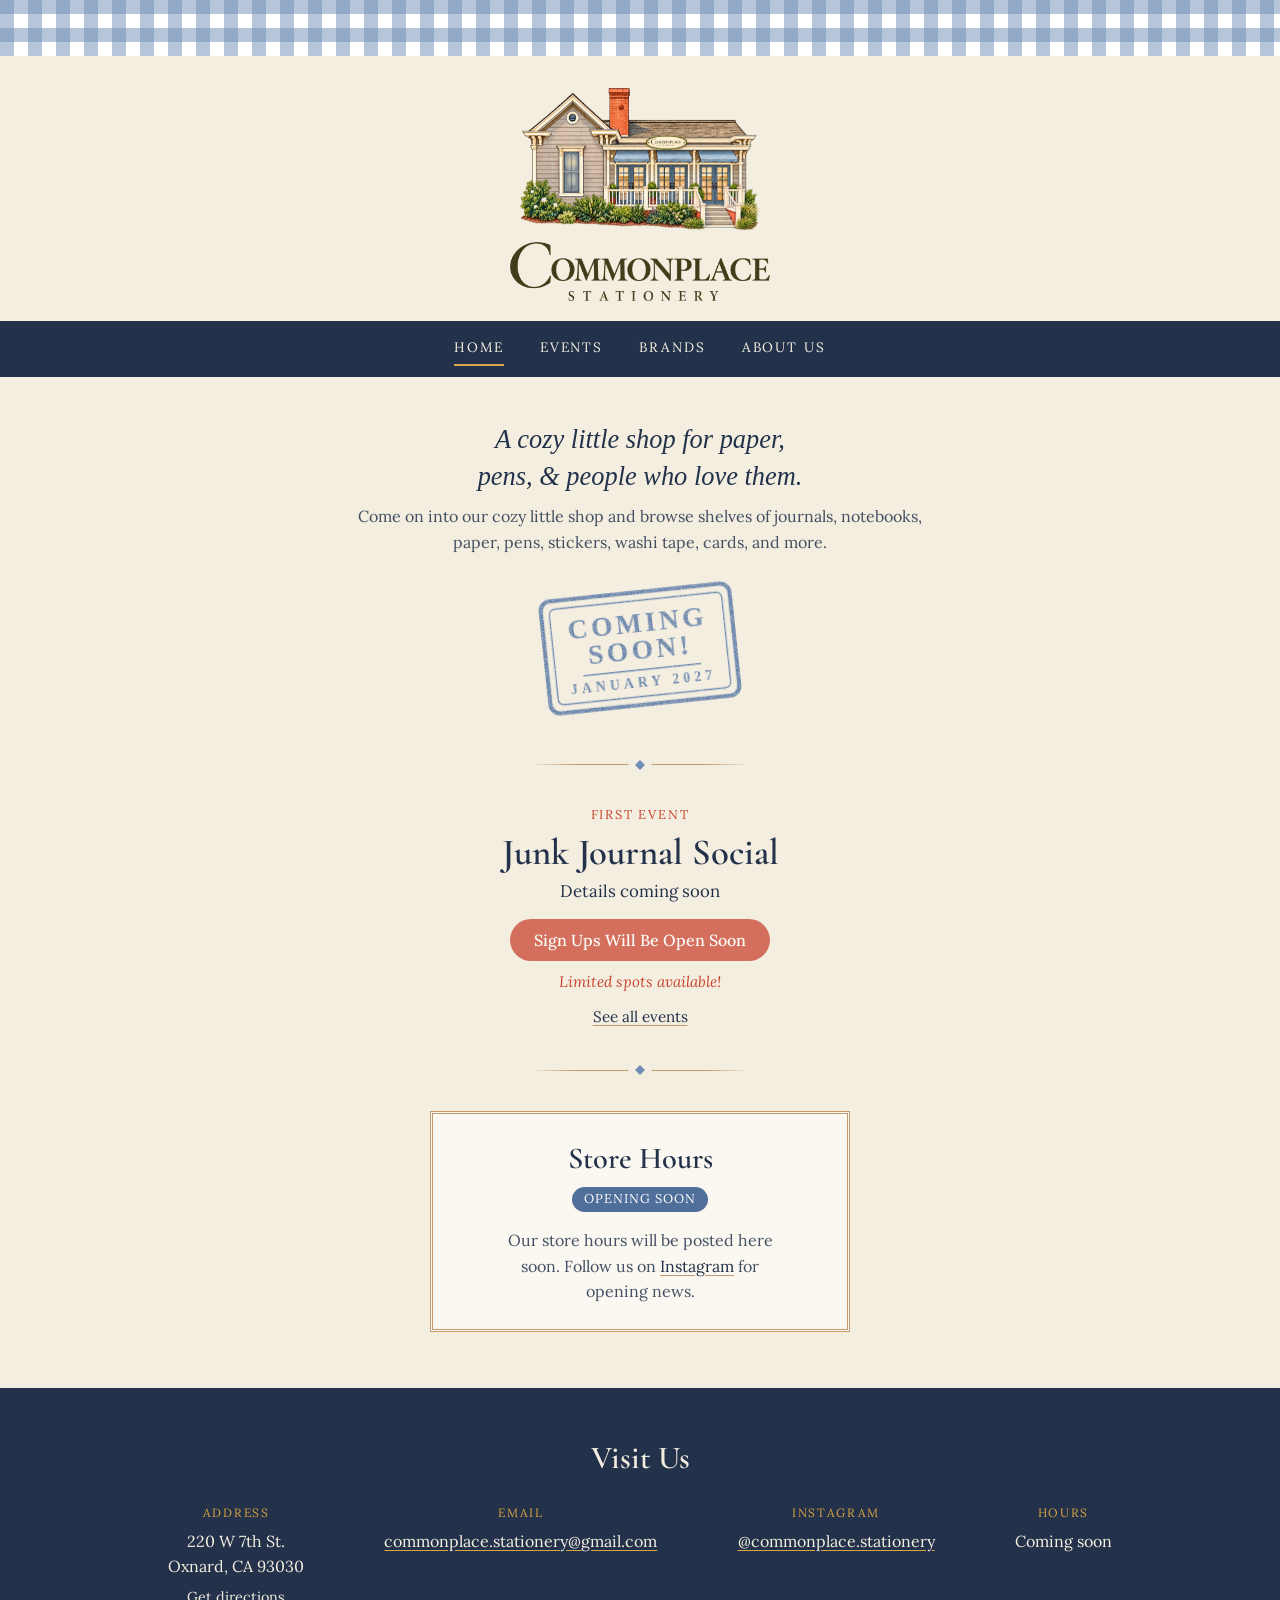
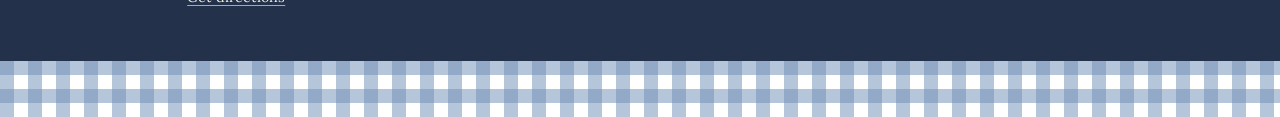
==== index.html @ 29a00dcf "Replace event dates and times with 'Details coming soon' Removes the calendar date blocks and times " ====
<!doctype html>
<html lang="en">
<head>
  <meta charset="utf-8">
  <meta name="viewport" content="width=device-width, initial-scale=1, viewport-fit=cover">
  <meta name="claude:viewport-fit-sides" content="cover">
  <title>Commonplace Stationery</title>
  <meta name="description" content="A cozy little shop for paper, pens, &amp; people who love them. Journals, stickers, washi tape, pens and more at 220 W 7th St. in Oxnard, CA.">
  <link rel="icon" href="favicon.ico" sizes="any">
  <link rel="icon" href="assets/img/favicon-32.png" type="image/png" sizes="32x32">
  <link rel="apple-touch-icon" href="assets/img/apple-touch-icon.png">
  <meta name="theme-color" content="#23324A">
  <meta property="og:type" content="website">
  <meta property="og:site_name" content="Commonplace Stationery">
  <meta property="og:title" content="Commonplace Stationery">
  <meta property="og:description" content="A cozy little shop for paper, pens, &amp; people who love them. Journals, stickers, washi tape, pens and more at 220 W 7th St. in Oxnard, CA.">
  <meta property="og:url" content="https://commonplacestationery.com/">
  <meta property="og:image" content="https://commonplacestationery.com/assets/img/share.jpg">
  <meta property="og:image:width" content="1200">
  <meta property="og:image:height" content="630">
  <meta property="og:image:alt" content="Illustration of the Commonplace Stationery shop with the wordmark and tagline.">
  <meta name="twitter:card" content="summary_large_image">
  <link rel="preconnect" href="https://fonts.googleapis.com">
  <link rel="preconnect" href="https://fonts.gstatic.com" crossorigin>
  <link rel="stylesheet" href="https://fonts.googleapis.com/css2?family=Cormorant+Garamond:wght@500;600&family=IM+Fell+English:ital@1&family=Lora:ital,wght@0,400;0,500;1,400&display=swap">
  <link rel="stylesheet" href="css/styles.css">
</head>
<body>
  <div class="gingham" aria-hidden="true"></div>
  <header class="site-header">
      <img class="storefront" src="assets/img/storefront.webp" width="1522" height="901"
           alt="Illustration of the Commonplace shop: a grey clapboard cottage with a red brick chimney, blue awnings over glass doors, and a white porch framed by shrubs.">
      <h1 class="wordmark"><img src="assets/img/wordmark.webp" width="1769" height="401" alt="Commonplace Stationery"></h1>
  </header>
  <nav class="site-nav" aria-label="Main">
    <a href="index.html" aria-current="page">Home</a>
    <a href="events.html">Events</a>
    <a href="brands.html">Brands</a>
    <a href="about.html">About Us</a>
  </nav>
  <main class="home">
    <div class="intro">
      <p class="tagline">A cozy little shop for paper, pens, &amp; people who love them.</p>
      <p class="intro-text">Come on into our cozy little shop and browse shelves of journals, notebooks, paper, pens, stickers, washi tape, cards, and more.</p>
      <img class="coming-soon" src="assets/img/coming-soon.svg" width="320" height="220" alt="Coming soon! January 2027">
    </div>

    <hr class="divider">

    <section class="workshop" id="workshop" aria-labelledby="workshop-title">
      <p class="eyebrow">First Event</p>
      <h2 class="workshop-name" id="workshop-title">Junk Journal Social</h2>
      <p class="workshop-date">Details coming soon</p>
      <button class="button" type="button" data-signup="" data-event="Junk Journal Social" data-event-id="junk-journal-social-2027-01-14" data-open-label="Sign Up for Our First Event" disabled>Sign Ups Will Be Open Soon</button>
      <p class="spots-note" data-spots-for="junk-journal-social-2027-01-14">Limited spots available!</p>
      <a class="text-link" href="events.html">See all events</a>
    </section>

    <hr class="divider">

    <section class="hours" aria-labelledby="hours-title">
      <h2 id="hours-title">Store Hours</h2>
      <p class="open-status is-soon">Opening Soon</p>
      <!-- Hours are hidden until opening. The full weekly table is in git history
           (commit "List store hours one day per line") and js/hours.js. -->
      <p class="hours-soon">Our store hours will be posted here soon. Follow us on <a href="https://www.instagram.com/commonplace.stationery/" target="_blank" rel="noopener">Instagram</a> for opening news.</p>
    </section>
  </main>
  <footer class="site-footer" aria-labelledby="visit-title">
    <div class="footer-inner">
      <h2 id="visit-title">Visit Us</h2>
      <div class="footer-cols">
        <div class="footer-item">
          <p class="footer-label">Address</p>
          <address>220 W 7th St.<br>Oxnard, CA 93030</address>
          <a class="footer-link" href="https://www.google.com/maps/search/?api=1&amp;query=220+W+7th+St%2C+Oxnard%2C+CA+93030" target="_blank" rel="noopener">Get directions</a>
        </div>
        <div class="footer-item">
          <p class="footer-label">Email</p>
          <p><a href="mailto:commonplace.stationery@gmail.com">commonplace.stationery@<wbr>gmail.com</a></p>
        </div>
        <div class="footer-item">
          <p class="footer-label">Instagram</p>
          <p><a href="https://www.instagram.com/commonplace.stationery/" target="_blank" rel="noopener">@commonplace.stationery</a></p>
        </div>
        <div class="footer-item">
          <p class="footer-label">Hours</p>
          <p>Coming soon</p>
        </div>
      </div>
    </div>
  </footer>
  <div class="gingham" aria-hidden="true"></div>

  <dialog class="signup" id="signup-dialog" aria-labelledby="signup-title">
    <form class="signup-form" id="signup-form" novalidate>
      <h2 id="signup-title">Workshop Sign-Up</h2>
      <p class="signup-when" id="signup-when" hidden></p>
      <label for="signup-name">Name</label>
      <input id="signup-name" name="name" type="text" autocomplete="name" required>
      <label for="signup-email">Email</label>
      <input id="signup-email" name="email" type="email" autocomplete="email" required>
      <label for="signup-seats">Seats</label>
      <select id="signup-seats" name="seats">
        <option>1</option><option>2</option><option>3</option><option>4</option>
      </select>
      <p class="signup-error" id="signup-error" role="alert" hidden></p>
      <div class="signup-actions">
        <button class="button button--quiet" type="button" id="signup-cancel">Cancel</button>
        <button class="button" type="submit">Save My Seat</button>
      </div>
    </form>
    <div class="signup-done" id="signup-done" hidden>
      <h2>You're on the list</h2>
      <p id="signup-done-msg">We'll email you the date and time once they're set.</p>
      <button class="button" type="button" id="signup-close">Done</button>
    </div>
  </dialog>
  <script src="js/config.js"></script>
  <script src="js/workshop.js"></script>
</body>
</html>
---- css/styles.css ----
/* Commonplace Stationery
   Layout: a single quiet column on warm cream; storefront, wordmark, then menu,
   blue gingham along the bottom like a table runner. */
:root {
  /* Palette (brand/palette.png) */
  --french-blue: #6E8DB5;  /* hero color: shelves, logo mark, stamps */
  --warm-cream:  #F4EEE1;  /* walls and backgrounds */
  --natural-oak: #C49A6C;  /* counter, journaling table, crates */
  --ink-navy:    #23324A;  /* text, logo type, price cards */
  --tomato-red:  #C8452F;  /* small pops: "new in" tags, events */
  --ochre:       #D9A441;  /* optional second pop, used sparingly */

  /* Roles */
  --bg: var(--warm-cream);
  --fg: var(--ink-navy);
  --accent: var(--french-blue);

  /* Type */
  --font-display: "Cormorant Garamond", "Iowan Old Style", Garamond, Georgia, serif;
  --font-body: "Lora", Georgia, "Times New Roman", serif;
  --font-tagline: "IM Fell English", "Iowan Old Style", Garamond, Georgia, serif;

  color-scheme: light;
}

*, *::before, *::after { box-sizing: border-box; }

[hidden] { display: none !important; }

html, body { min-height: 100%; }

body {
  margin: 0;
  background: var(--bg);
  color: var(--fg);
  font-family: var(--font-body);
  font-size: 1rem;
  line-height: 1.6;
  display: flex;
  flex-direction: column;
  min-height: 100vh;
}

img { max-width: 100%; height: auto; display: block; }

.home {
  flex: 1;
  display: flex;
  flex-direction: column;
  align-items: center;
  gap: clamp(1.75rem, 4vw, 2.5rem);
  padding-block: clamp(1.75rem, 4vw, 2.75rem) clamp(2rem, 5vw, 3.5rem);
  padding-left: max(16px, env(safe-area-inset-left, 0px));
  padding-right: max(16px, env(safe-area-inset-right, 0px));
}

/* Site header: storefront, wordmark, then the menu */
.site-header {
  display: flex;
  flex-direction: column;
  align-items: center;
  gap: 0.75rem;
  padding-block: clamp(1.25rem, 3vw, 2rem) 0;
  padding-left: max(16px, env(safe-area-inset-left, 0px));
  padding-right: max(16px, env(safe-area-inset-right, 0px));
}
.storefront { width: min(240px, 56%); }
.wordmark { display: block; margin: 0; width: min(260px, 60%); }

/* Blue gingham band: two translucent stripe layers crossing */
.gingham {
  height: 56px; /* about the height of the menu bar */
  background-color: #fff;
  background-image:
    linear-gradient(90deg, rgb(110 141 181 / .5) 50%, transparent 50%),
    linear-gradient(rgb(110 141 181 / .5) 50%, transparent 50%);
  background-size: 28px 28px;
}

@media (prefers-reduced-motion: no-preference) {
  .storefront { animation: settle .9s ease-out both; }
  @keyframes settle {
    from { opacity: .4; transform: translateY(8px); }
    to   { opacity: 1;  transform: none; }
  }
}

/* Home intro: tagline and a short description */
.intro {
  display: flex;
  flex-direction: column;
  align-items: center;
  gap: 0.6rem;
  max-width: 36rem;
  text-align: center;
}
.intro .tagline { margin: 0; }
.coming-soon { width: min(220px, 60%); margin-top: 0.5rem; }
.intro-text { margin: 0; max-width: 60ch; color: rgb(35 50 74 / 0.85); text-wrap: pretty; }

/* Tagline, set in old letterpress italic to sit with the wordmark */
.tagline {
  margin: 0 0 0.75rem;
  font-family: var(--font-tagline);
  font-style: italic;
  font-weight: 400;
  font-size: clamp(1.3rem, 3vw, 1.65rem);
  line-height: 1.4;
  color: var(--ink-navy);
  text-align: center;
  text-wrap: balance;
}

/* Store hours, set like the card on the shop door */
.hours {
  width: min(420px, 100%);
  display: flex;
  flex-direction: column;
  align-items: center;
  gap: 0.75rem;
  padding: 1.75rem 1.5rem 1.5rem;
  border: 3px double var(--natural-oak);
  background: #FBF8F1;
}

.hours h2 {
  margin: 0;
  font-family: var(--font-display);
  font-weight: 600;
  font-size: 1.9rem;
  line-height: 1.1;
  color: var(--ink-navy);
}

.open-status {
  margin: 0;
  padding: 0.15rem 0.75rem;
  border-radius: 999px;
  font-size: 0.8rem;
  letter-spacing: 0.08em;
  text-transform: uppercase;
  color: #fff;
  background: var(--tomato-red);
}
.open-status.is-open { background: var(--french-blue); }
.open-status.is-soon { background: #4F6E99; }
.hours-soon { margin: 0.25rem 0 0; text-align: center; max-width: 30ch; color: rgb(35 50 74 / 0.85); }

.hours-table {
  width: 100%;
  border-collapse: collapse;
  font-variant-numeric: tabular-nums;
}
.hours-table th,
.hours-table td {
  padding: 0.45rem 0.75rem;
  border-bottom: 1px dotted rgb(35 50 74 / 0.25);
}
.hours-table tr:last-child th,
.hours-table tr:last-child td { border-bottom: 0; }
.hours-table th { text-align: left; font-weight: 500; }
.hours-table td { text-align: right; }
.hours-table tr.today {
  background: rgb(110 141 181 / 0.16);
  font-weight: 600;
}
.hours-table tr.today th { font-weight: 600; }

/* Buttons */
.button {
  appearance: none;
  border: 0;
  border-radius: 999px;
  padding: 0.7rem 1.5rem;
  font: 500 1rem/1.2 var(--font-body);
  color: #fff;
  background: var(--tomato-red);
  cursor: pointer;
  transition: background-color .15s ease, transform .15s ease;
}
.button:hover { background: #B03A26; }
.button:active { transform: translateY(1px); }
.button:focus-visible { outline: 3px solid var(--french-blue); outline-offset: 3px; }
.button--quiet {
  color: var(--ink-navy);
  background: transparent;
  box-shadow: inset 0 0 0 1px rgb(35 50 74 / 0.35);
}
.button--quiet:hover { background: rgb(35 50 74 / 0.06); }

/* Next workshop */
.workshop {
  display: flex;
  flex-direction: column;
  align-items: center;
  gap: 0.35rem;
  text-align: center;
}
.eyebrow {
  margin: 0;
  font-size: 0.8rem;
  letter-spacing: 0.14em;
  text-transform: uppercase;
  color: var(--tomato-red);
}
.workshop-name {
  margin: 0.1rem 0 0;
  font-family: var(--font-display);
  font-weight: 600;
  font-size: clamp(1.9rem, 4.5vw, 2.3rem);
  line-height: 1.1;
  text-wrap: balance;
}
.workshop-date {
  margin: 0 0 0.6rem;
  font-size: 1.05rem;
  line-height: 1.5;
}

/* Sign-up dialog */
.signup {
  width: min(400px, calc(100% - 32px));
  border: 3px double var(--natural-oak);
  padding: 1.75rem 1.5rem 1.5rem;
  background: #FBF8F1;
  color: var(--ink-navy);
}
.signup::backdrop { background: rgb(35 50 74 / 0.45); }
.signup h2 {
  margin: 0;
  font-family: var(--font-display);
  font-weight: 600;
  font-size: 1.8rem;
  line-height: 1.1;
}
.signup-form { display: flex; flex-direction: column; gap: 0.4rem; }
.signup-when { margin: 0 0 0.75rem; font-style: italic; }
.signup label { font-size: 0.9rem; font-weight: 500; margin-top: 0.35rem; }
.signup input,
.signup select {
  font: 1rem var(--font-body);
  color: var(--ink-navy);
  padding: 0.55rem 0.7rem;
  border: 1px solid rgb(35 50 74 / 0.3);
  border-radius: 6px;
  background: #fff;
}
.signup input:focus-visible,
.signup select:focus-visible { outline: 2px solid var(--french-blue); outline-offset: 1px; }
.signup-error { margin: 0.25rem 0 0; color: #A8361F; font-size: 0.9rem; }
.signup-actions { display: flex; flex-wrap: wrap; justify-content: flex-end; gap: 0.6rem; margin-top: 1rem; }
.signup-done { display: flex; flex-direction: column; align-items: flex-start; gap: 0.6rem; }
.signup-done p { margin: 0 0 0.5rem; }

a { color: var(--ink-navy); text-decoration-color: var(--natural-oak); text-underline-offset: 3px; }
a:focus-visible { outline: 3px solid var(--french-blue); outline-offset: 3px; border-radius: 2px; }
a.button { display: inline-block; text-decoration: none; color: #fff; }

/* Site navigation: a full-width Ink Navy band under the wordmark */
.site-nav {
  display: flex;
  justify-content: center;
  flex-wrap: wrap;
  gap: 0.25rem 2.25rem;
  margin-top: 1.25rem;
  padding-block: 0.7rem;
  padding-left: max(16px, env(safe-area-inset-left, 0px));
  padding-right: max(16px, env(safe-area-inset-right, 0px));
  background: var(--ink-navy);
  font-size: 0.85rem;
  letter-spacing: 0.14em;
  text-transform: uppercase;
}
.site-nav a {
  color: var(--warm-cream);
  text-decoration: none;
  padding-block: 0.3rem;
  border-bottom: 2px solid transparent;
}
.site-nav a:hover { border-bottom-color: var(--natural-oak); }
.site-nav a[aria-current="page"] { border-bottom-color: var(--ochre); }
.site-nav a:focus-visible { outline-color: var(--ochre); }

/* Inner pages */
.page {
  flex: 1;
  width: 100%;
  max-width: calc(640px + 2 * max(16px, env(safe-area-inset-left, 0px)));
  margin-inline: auto;
  display: flex;
  flex-direction: column;
  gap: 2.5rem;
  padding-block: clamp(1.75rem, 4vw, 2.75rem) clamp(2.5rem, 6vw, 4rem);
  padding-left: max(16px, env(safe-area-inset-left, 0px));
  padding-right: max(16px, env(safe-area-inset-right, 0px));
}
.page-header {
  display: flex;
  flex-direction: column;
  align-items: center;
  gap: 0.5rem;
  text-align: center;
}
.page-header h1 {
  margin: 0;
  font-family: var(--font-display);
  font-weight: 600;
  font-size: clamp(2.4rem, 6vw, 3.2rem);
  line-height: 1.05;
}
.page-header .tagline { margin: 0; }

.prose { display: flex; flex-direction: column; gap: 0.75rem; }
.prose h2 {
  margin: 0;
  font-family: var(--font-display);
  font-weight: 600;
  font-size: 1.9rem;
  line-height: 1.15;
  text-wrap: balance;
}
.prose p { margin: 0; max-width: 65ch; }
.prose .signature { font-family: var(--font-tagline); font-style: italic; font-size: 1.6rem; line-height: 1.2; margin-top: 0.25rem; }
.prose .signature::before { content: "— "; }


/* Marks copy the shop still needs to write */
.placeholder {
  display: flex;
  flex-direction: column;
  gap: 0.4rem;
  padding: 1rem 1.25rem;
  border: 2px dashed var(--natural-oak);
  border-radius: 6px;
  font-style: italic;
  color: rgb(35 50 74 / 0.8);
}
.placeholder-label {
  font-style: normal;
  font-size: 0.75rem;
  letter-spacing: 0.14em;
  text-transform: uppercase;
  color: #8A6436;
}

.text-link { font-size: 0.95rem; margin-top: 0.35rem; }
.spots-note { margin: 0.2rem 0 0; font-size: 0.95rem; font-style: italic; color: var(--tomato-red); }
.spots-note.is-full { color: var(--ink-navy); }
.event-body .spots-note { margin: 0; }
.button:disabled { opacity: 0.75; cursor: default; }
.button:disabled:active { transform: none; }
.button:disabled:hover { background: var(--tomato-red); }

/* Events */
.event-list { list-style: none; margin: 0.25rem 0 0; padding: 0; display: flex; flex-direction: column; gap: 1rem; }
.event {
  display: grid;
  grid-template-columns: 1fr;
  gap: 1.25rem;
  align-items: start;
  padding: 1.25rem;
  border: 3px double var(--natural-oak);
  background: #FBF8F1;
}
/* Date block, like a tear-off desk calendar page */
.event-date {
  display: flex;
  flex-direction: column;
  align-items: center;
  width: 4.75rem;
  border: 1px solid rgb(35 50 74 / 0.2);
  border-radius: 6px;
  overflow: hidden;
  background: #fff;
  line-height: 1;
}
.event-month {
  align-self: stretch;
  padding: 0.35rem 0;
  text-align: center;
  font-size: 0.75rem;
  letter-spacing: 0.14em;
  text-transform: uppercase;
  color: #fff;
  background: var(--tomato-red);
}
.event-day {
  padding-top: 0.4rem;
  font-family: var(--font-display);
  font-weight: 600;
  font-size: 2.3rem;
}
.event-weekday {
  padding: 0.2rem 0 0.5rem;
  font-size: 0.75rem;
  letter-spacing: 0.1em;
  text-transform: uppercase;
  color: rgb(35 50 74 / 0.7);
}
.event-body { min-width: 0; display: flex; flex-direction: column; gap: 0.3rem; }
.event-body h3 {
  margin: 0;
  font-family: var(--font-display);
  font-weight: 600;
  font-size: 1.6rem;
  line-height: 1.15;
}
.event-meta { color: rgb(35 50 74 / 0.8); }
.event-actions { margin-top: 0.6rem; }
.event-note { font-style: italic; color: rgb(35 50 74 / 0.8); }

@media (max-width: 420px) {
  .event { gap: 1rem; padding: 1rem; }
  .event-date { width: 4rem; }
}

/* Section divider: a short oak rule with a French Blue diamond in the middle */
.divider {
  position: relative;
  width: min(220px, 60%);
  height: 1px;
  margin: 0;
  border: 0;
  background: linear-gradient(90deg, transparent, var(--natural-oak) 20%, var(--natural-oak) 80%, transparent);
  overflow: visible;
}
.divider::after {
  content: "";
  position: absolute;
  left: 50%;
  top: 50%;
  width: 7px;
  height: 7px;
  background: var(--french-blue);
  box-shadow: 0 0 0 5px var(--bg);
  transform: translate(-50%, -50%) rotate(45deg);
}

/* Footer: Visit Us on an Ink Navy band, matching the menu */
.site-footer {
  background: var(--ink-navy);
  color: var(--warm-cream);
  padding-block: clamp(2.25rem, 5vw, 3.25rem);
  padding-left: max(16px, env(safe-area-inset-left, 0px));
  padding-right: max(16px, env(safe-area-inset-right, 0px));
}
.footer-inner {
  max-width: 1040px;
  margin-inline: auto;
  display: flex;
  flex-direction: column;
  align-items: center;
  gap: 1.75rem;
  text-align: center;
}
.site-footer h2 {
  margin: 0;
  font-family: var(--font-display);
  font-weight: 600;
  font-size: 2rem;
  line-height: 1.1;
}
/* Phone: one column. Tablet: two by two. Desktop: four across, evenly spaced. */
.footer-cols {
  width: 100%;
  display: grid;
  grid-template-columns: 1fr;
  gap: 1.75rem;
}
@media (min-width: 600px) {
  .footer-cols { grid-template-columns: repeat(2, 1fr); gap: 2rem 1.5rem; }
}
@media (min-width: 960px) {
  .footer-cols { grid-template-columns: repeat(4, auto); justify-content: space-evenly; gap: 2rem; }
}
.footer-item {
  min-width: 0;
  display: flex;
  flex-direction: column;
  align-items: center;
  gap: 0.4rem;
}
.footer-item p, .footer-item address { margin: 0; font-style: normal; line-height: 1.6; overflow-wrap: break-word; }
.footer-label {
  font-size: 0.75rem;
  letter-spacing: 0.14em;
  text-transform: uppercase;
  color: var(--ochre);
}
.site-footer a { color: var(--warm-cream); text-decoration-color: var(--ochre); }
.footer-link { font-size: 0.9rem; }
/* Marks details the shop still needs to fill in */
.footer-placeholder { font-style: italic !important; opacity: 0.7; }

/* Keep the four menu links on one line on phones */
@media (max-width: 440px) {
  .site-nav { gap: 0.25rem 1.1rem; font-size: 0.78rem; letter-spacing: 0.1em; }
}

/* Keep event card buttons on one line on phones */
@media (max-width: 440px) {
  .event-actions .button { font-size: 0.9rem; padding-inline: 1.1rem; }
}
@media (max-width: 380px) {
  .event-actions .button { font-size: 0.82rem; padding-inline: 0.9rem; }
}

/* Brands */
.brands-intro { margin: -1rem auto 0; max-width: 34rem; text-align: center; color: rgb(35 50 74 / 0.85); }
.brand-group {
  display: flex;
  flex-direction: column;
  gap: 0.9rem;
  padding: 1.4rem 1.5rem 1.5rem;
  border: 3px double var(--natural-oak);
  background: #FBF8F1;
}
.brand-group h2 {
  margin: 0;
  font-family: var(--font-display);
  font-weight: 600;
  font-size: 1.7rem;
  line-height: 1.15;
  text-wrap: balance;
}
.brand-list {
  list-style: none;
  margin: 0;
  padding: 0;
  columns: 2 14rem;
  column-gap: 2rem;
}
.brand-list li {
  break-inside: avoid;
  padding: 0.4rem 0;
  border-bottom: 1px dotted rgb(35 50 74 / 0.25);
}
/* Not on the shelves yet: dashed border and a stamp-blue label */
.brand-group--soon { border: 2px dashed var(--french-blue); background: transparent; }
.brand-group--soon h2 { color: #4F6E99; }
.brand-group--soon .brand-list li { color: rgb(35 50 74 / 0.8); }
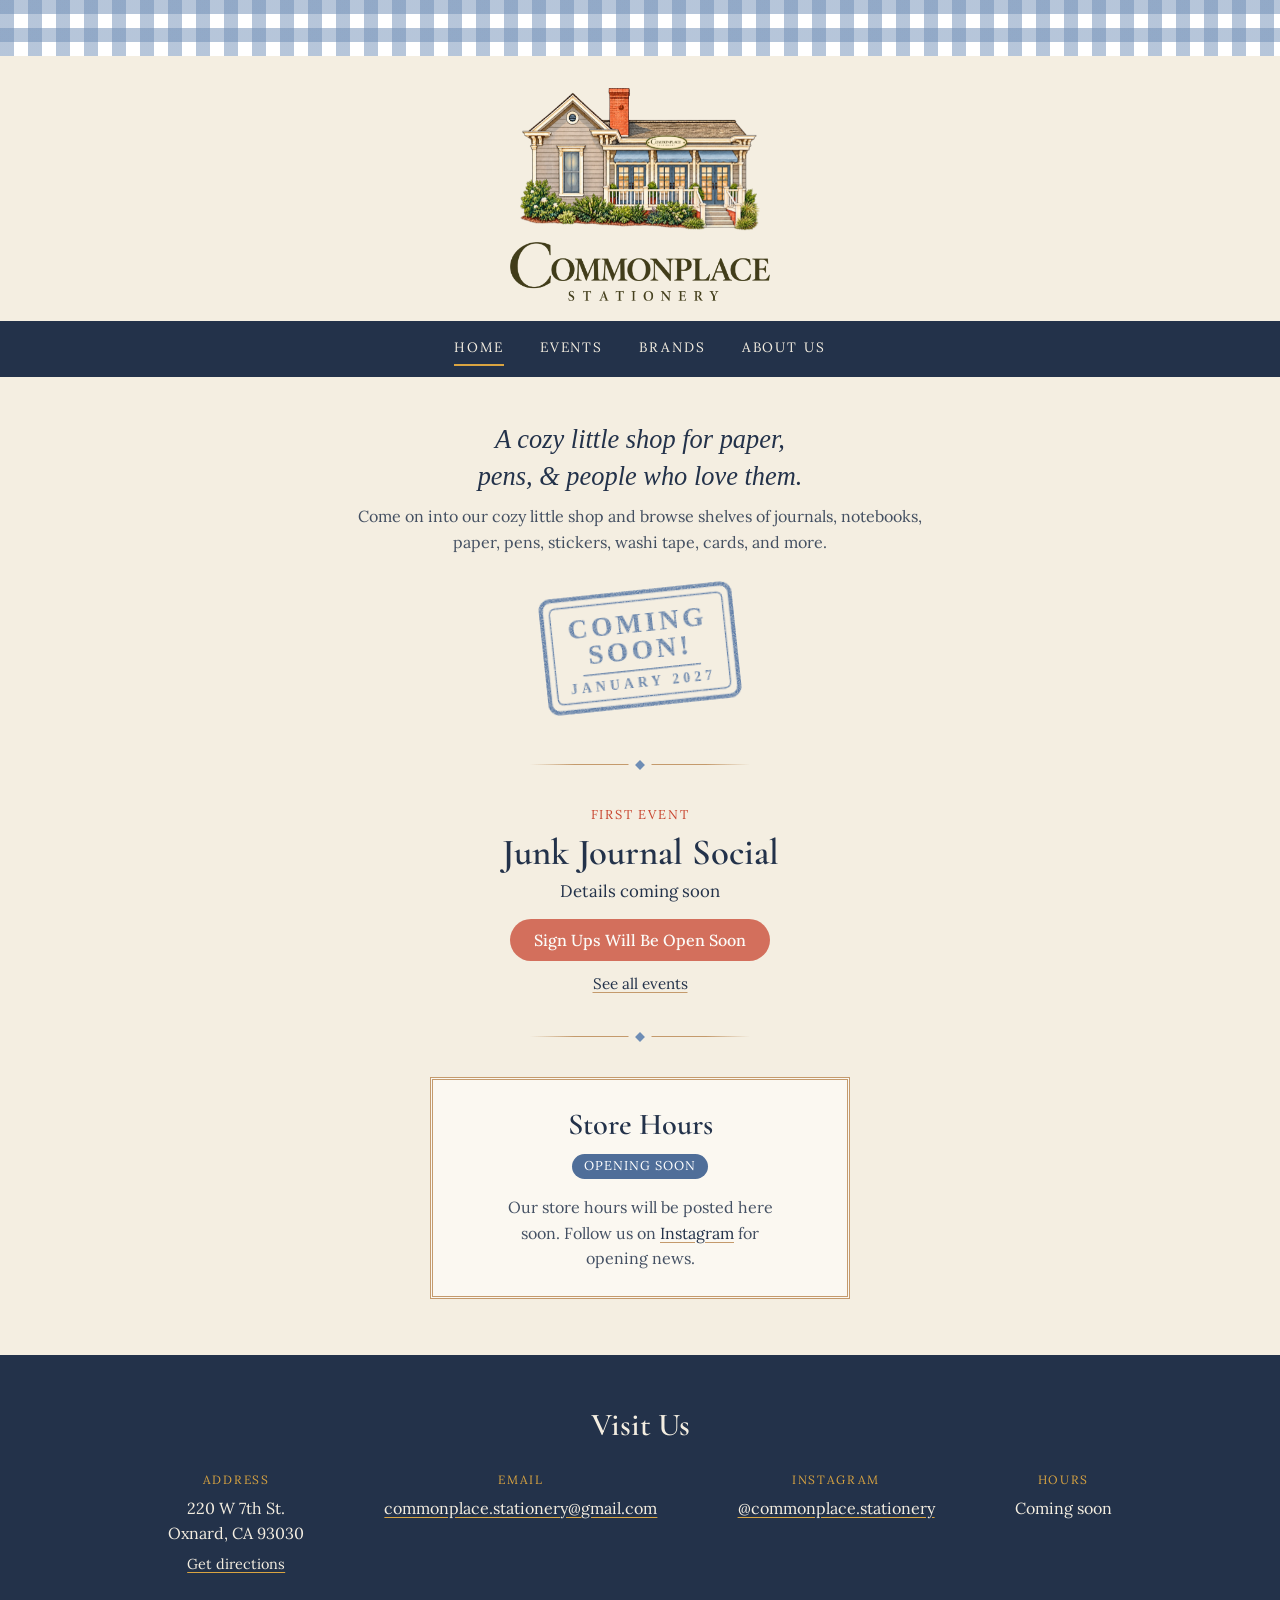
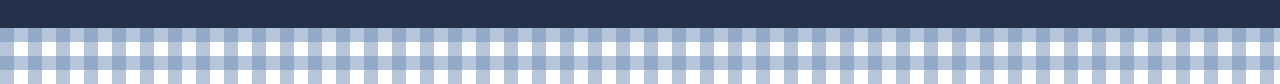
==== commit 91e7f426: "Hide 'Limited spots available!' until sign-ups open The notes come back on their own once SIGNUP_URL" ====
--- a/index.html
+++ b/index.html
@@ -52,7 +52,7 @@
       <h2 class="workshop-name" id="workshop-title">Junk Journal Social</h2>
       <p class="workshop-date">Details coming soon</p>
       <button class="button" type="button" data-signup="" data-event="Junk Journal Social" data-event-id="junk-journal-social-2027-01-14" data-open-label="Sign Up for Our First Event" disabled>Sign Ups Will Be Open Soon</button>
-      <p class="spots-note" data-spots-for="junk-journal-social-2027-01-14">Limited spots available!</p>
+      <p class="spots-note" data-spots-for="junk-journal-social-2027-01-14" hidden>Limited spots available!</p>
       <a class="text-link" href="events.html">See all events</a>
     </section>
 
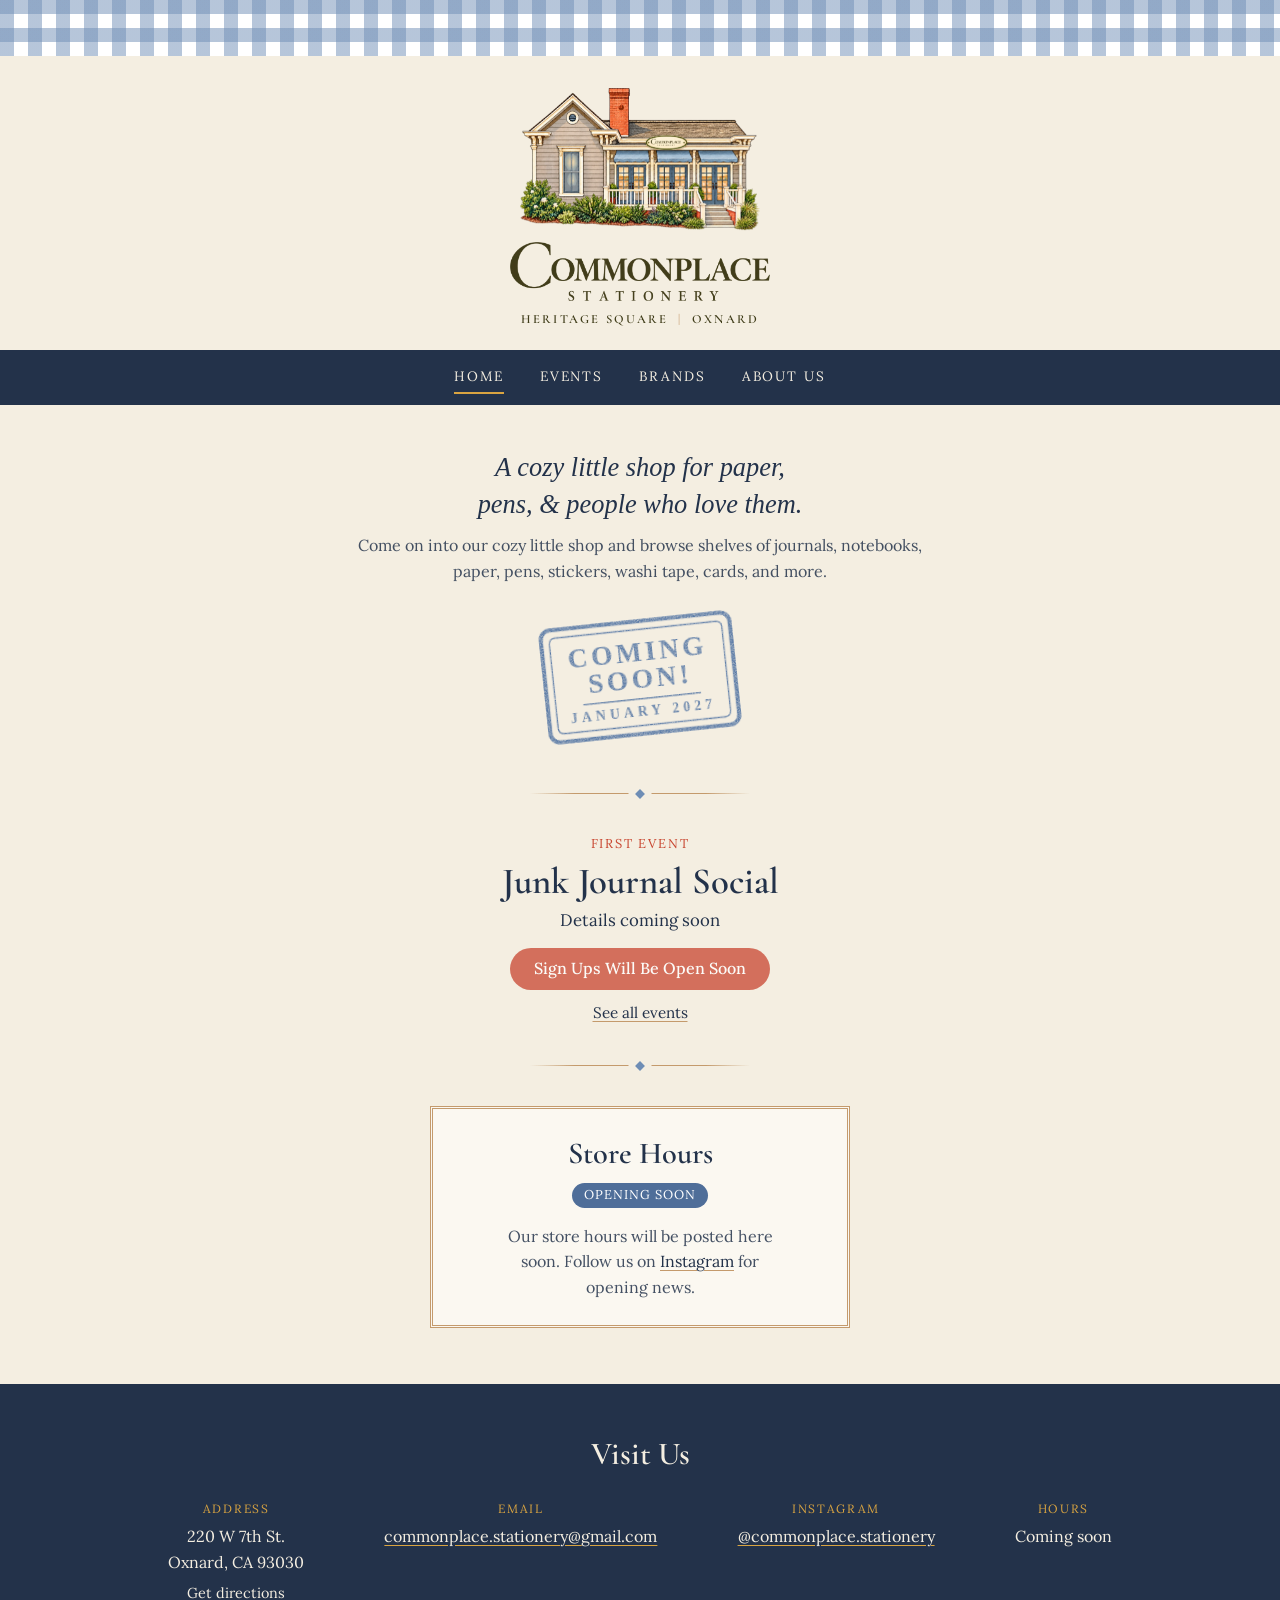
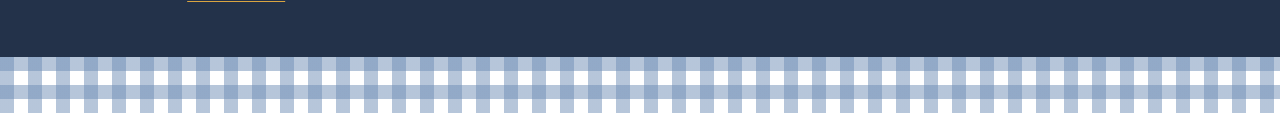
==== commit 417622ec: "Try 'Heritage Square | Oxnard' under the wordmark (preview, not published) Co-Authored-By: Claude Op" ====
--- a/index.html
+++ b/index.html
@@ -31,6 +31,7 @@
       <img class="storefront" src="assets/img/storefront.webp" width="1522" height="901"
            alt="Illustration of the Commonplace shop: a grey clapboard cottage with a red brick chimney, blue awnings over glass doors, and a white porch framed by shrubs.">
       <h1 class="wordmark"><img src="assets/img/wordmark.webp" width="1769" height="401" alt="Commonplace Stationery"></h1>
+      <p class="locale">Heritage Square <span aria-hidden="true">|</span> Oxnard</p>
   </header>
   <nav class="site-nav" aria-label="Main">
     <a href="index.html" aria-current="page">Home</a>
--- a/css/styles.css
+++ b/css/styles.css
@@ -66,6 +66,17 @@
 }
 .storefront { width: min(240px, 56%); }
 .wordmark { display: block; margin: 0; width: min(260px, 60%); }
+/* Location line under the wordmark, in the wordmark's olive ink */
+.locale {
+  margin: -0.2rem 0 0;
+  font-family: var(--font-display);
+  font-weight: 600;
+  font-size: 0.78rem;
+  letter-spacing: 0.18em;
+  text-transform: uppercase;
+  color: #3F3C19;
+}
+.locale span { margin: 0 0.35em; color: var(--natural-oak); }
 
 /* Blue gingham band: two translucent stripe layers crossing */
 .gingham {
@@ -539,3 +550,6 @@
 .brand-group--soon { border: 2px dashed var(--french-blue); background: transparent; }
 .brand-group--soon h2 { color: #4F6E99; }
 .brand-group--soon .brand-list li { color: rgb(35 50 74 / 0.8); }
+@media (max-width: 440px) {
+  .locale { font-size: 0.7rem; letter-spacing: 0.16em; }
+}
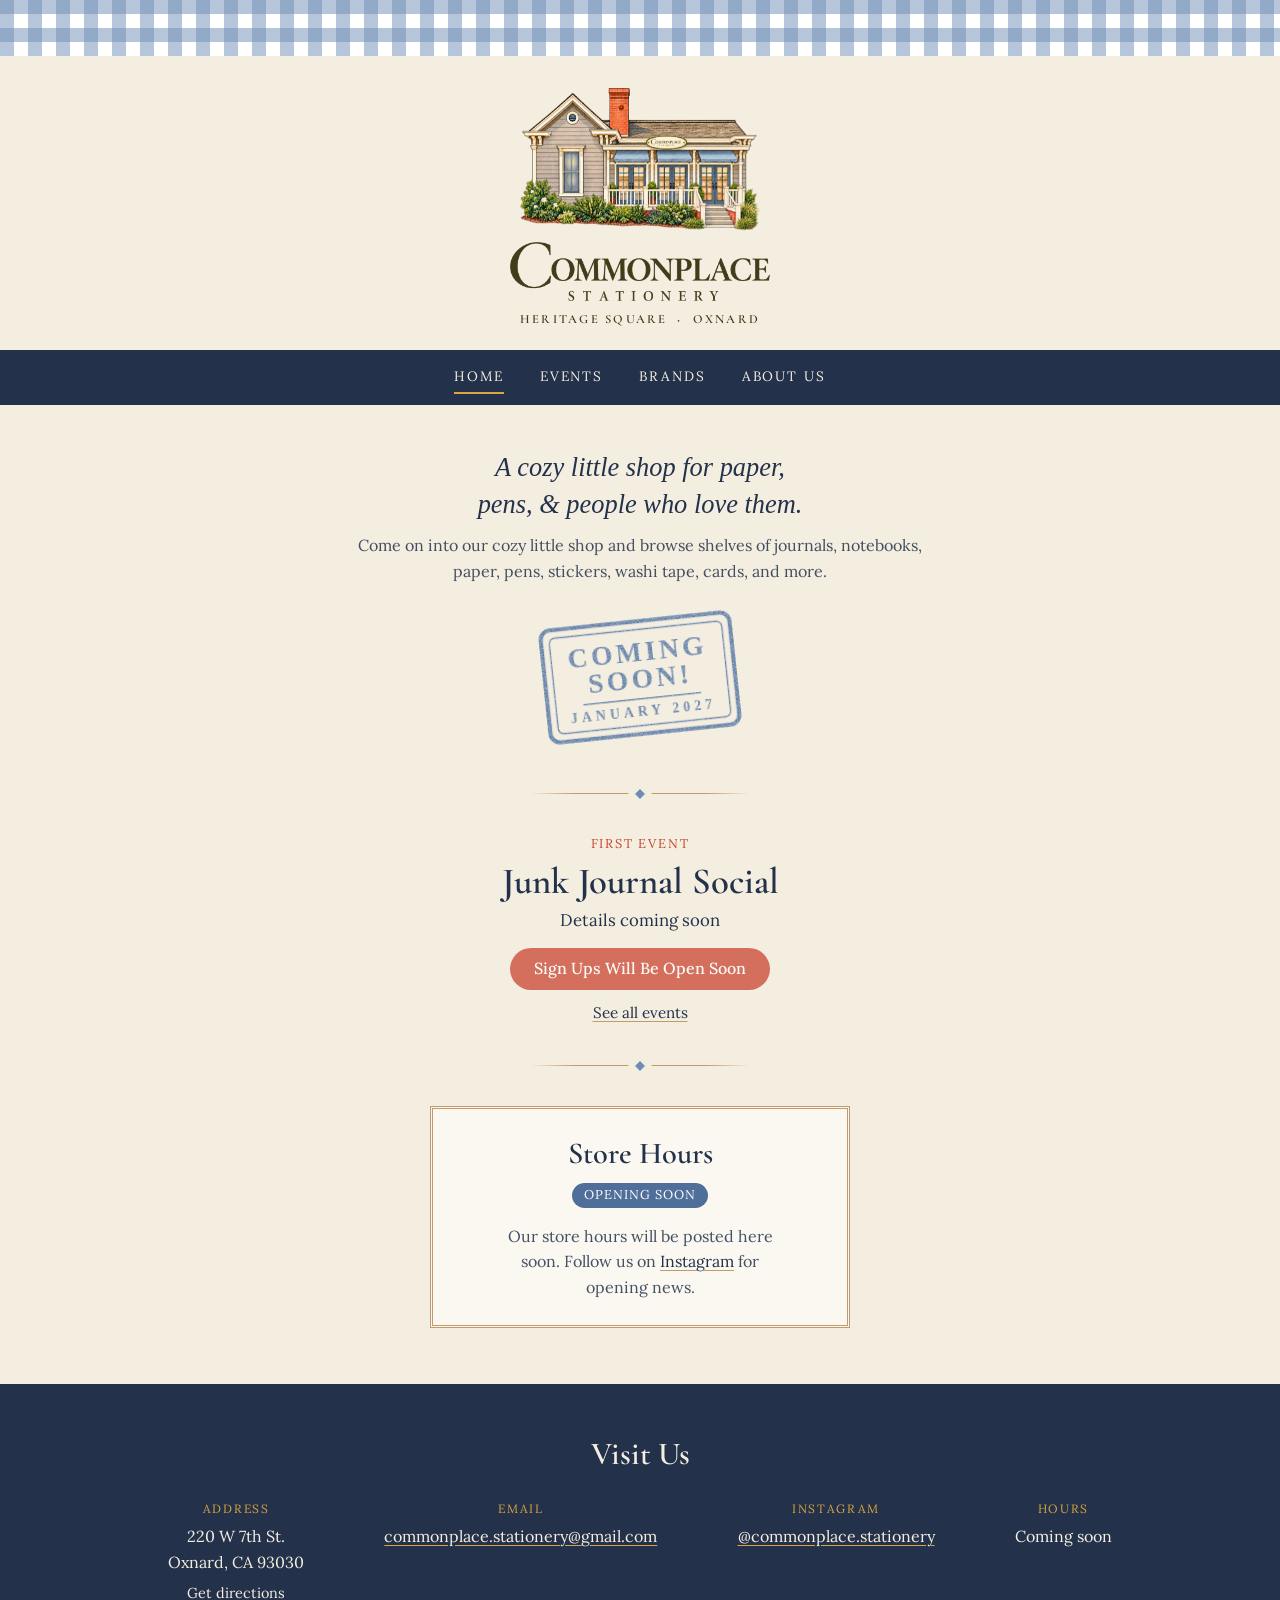
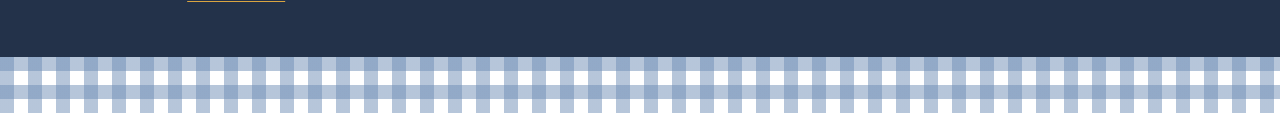
==== commit a1d74ccd: "Preview: use a middle dot between Heritage Square and Oxnard Co-Authored-By: Claude Opus 5.5 <norepl" ====
--- a/index.html
+++ b/index.html
@@ -31,7 +31,7 @@
       <img class="storefront" src="assets/img/storefront.webp" width="1522" height="901"
            alt="Illustration of the Commonplace shop: a grey clapboard cottage with a red brick chimney, blue awnings over glass doors, and a white porch framed by shrubs.">
       <h1 class="wordmark"><img src="assets/img/wordmark.webp" width="1769" height="401" alt="Commonplace Stationery"></h1>
-      <p class="locale">Heritage Square <span aria-hidden="true">|</span> Oxnard</p>
+      <p class="locale">Heritage Square <span aria-hidden="true">·</span> Oxnard</p>
   </header>
   <nav class="site-nav" aria-label="Main">
     <a href="index.html" aria-current="page">Home</a>
--- a/css/styles.css
+++ b/css/styles.css
@@ -76,7 +76,7 @@
   text-transform: uppercase;
   color: #3F3C19;
 }
-.locale span { margin: 0 0.35em; color: var(--natural-oak); }
+.locale span { margin: 0 0.3em; font-size: 1.25em; line-height: 0; vertical-align: -0.05em; }
 
 /* Blue gingham band: two translucent stripe layers crossing */
 .gingham {
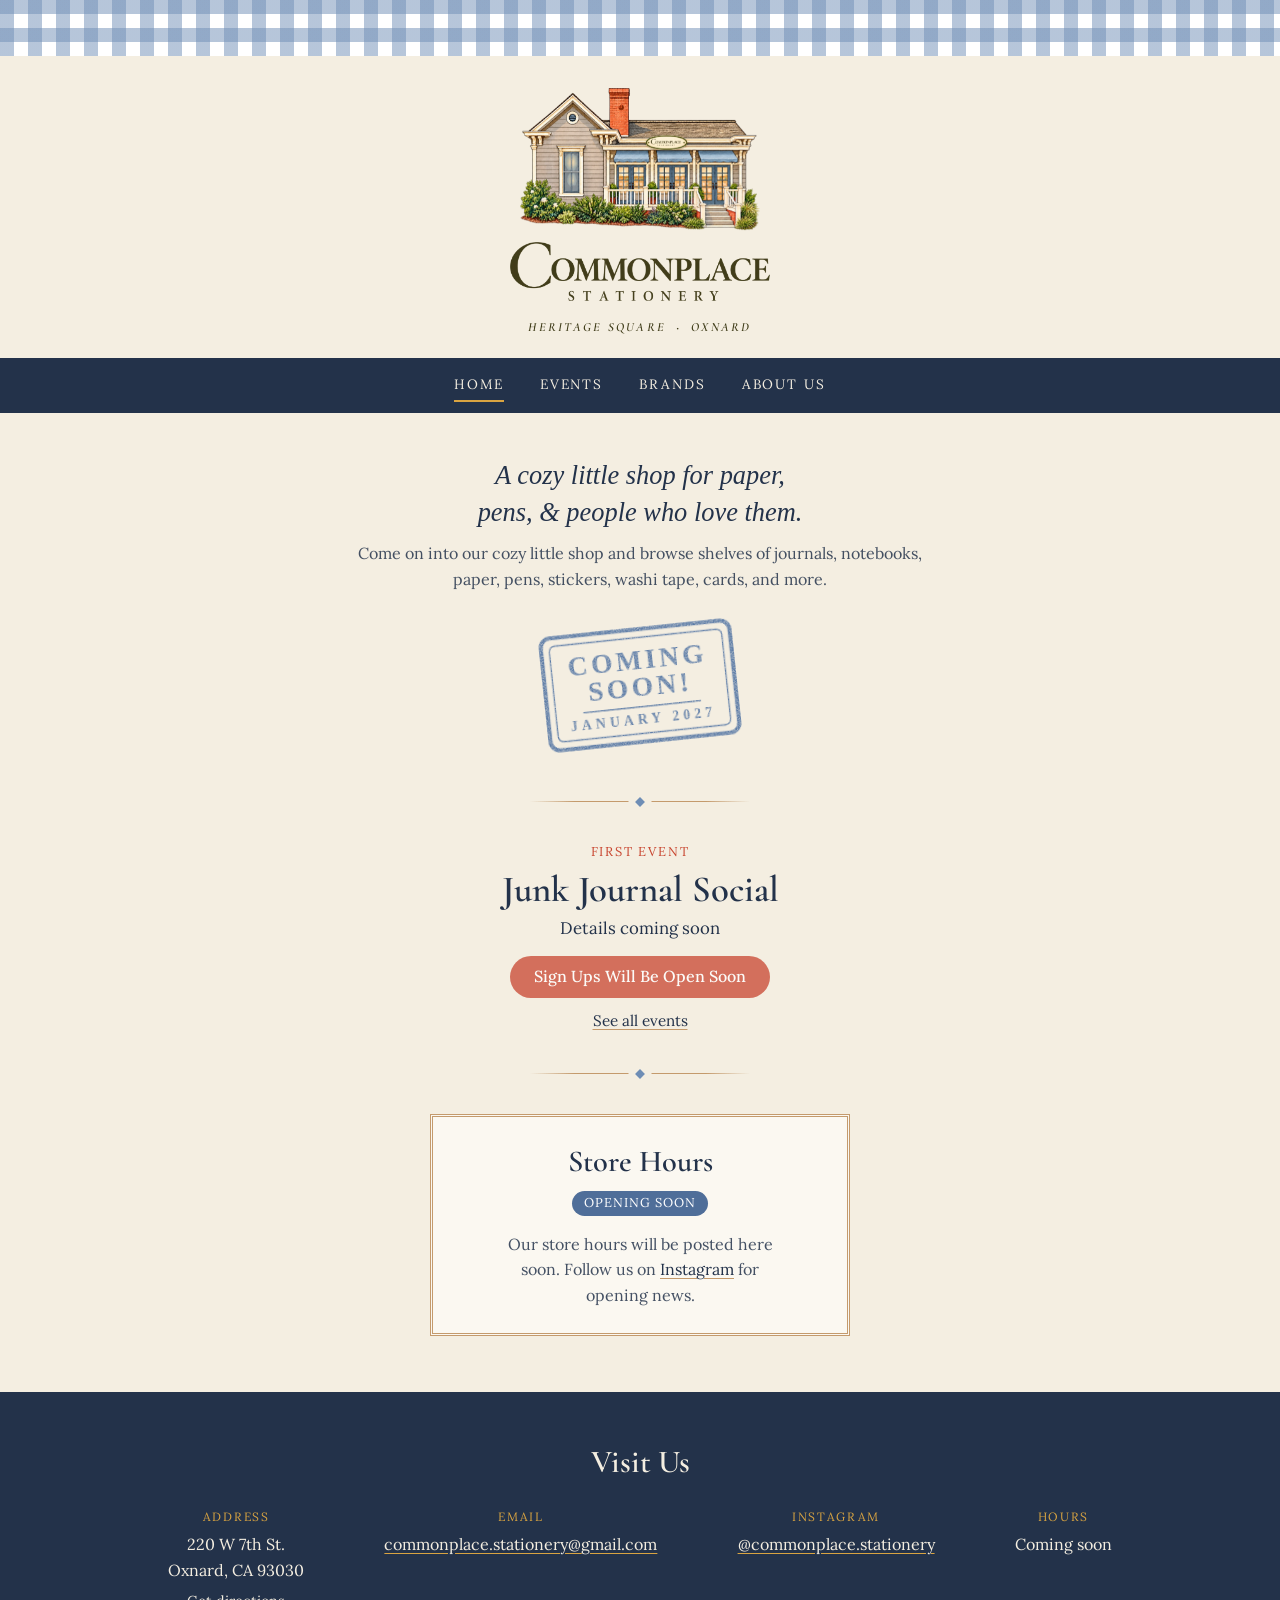
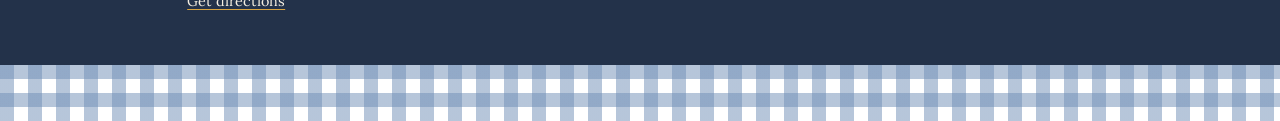
==== commit fc2e3bbc: "Preview: set Heritage Square · Oxnard in italic, a little lower Co-Authored-By: Claude Opus 5.5 <nor" ====
--- a/index.html
+++ b/index.html
@@ -22,7 +22,7 @@
   <meta name="twitter:card" content="summary_large_image">
   <link rel="preconnect" href="https://fonts.googleapis.com">
   <link rel="preconnect" href="https://fonts.gstatic.com" crossorigin>
-  <link rel="stylesheet" href="https://fonts.googleapis.com/css2?family=Cormorant+Garamond:wght@500;600&family=IM+Fell+English:ital@1&family=Lora:ital,wght@0,400;0,500;1,400&display=swap">
+  <link rel="stylesheet" href="https://fonts.googleapis.com/css2?family=Cormorant+Garamond:ital,wght@0,500;0,600;1,600&family=IM+Fell+English:ital@1&family=Lora:ital,wght@0,400;0,500;1,400&display=swap">
   <link rel="stylesheet" href="css/styles.css">
 </head>
 <body>
--- a/css/styles.css
+++ b/css/styles.css
@@ -68,8 +68,9 @@
 .wordmark { display: block; margin: 0; width: min(260px, 60%); }
 /* Location line under the wordmark, in the wordmark's olive ink */
 .locale {
-  margin: -0.2rem 0 0;
-  font-family: var(--font-display);
+  margin: 0.3rem 0 0;
+  font-family: var(--font-display);
+  font-style: italic;
   font-weight: 600;
   font-size: 0.78rem;
   letter-spacing: 0.18em;
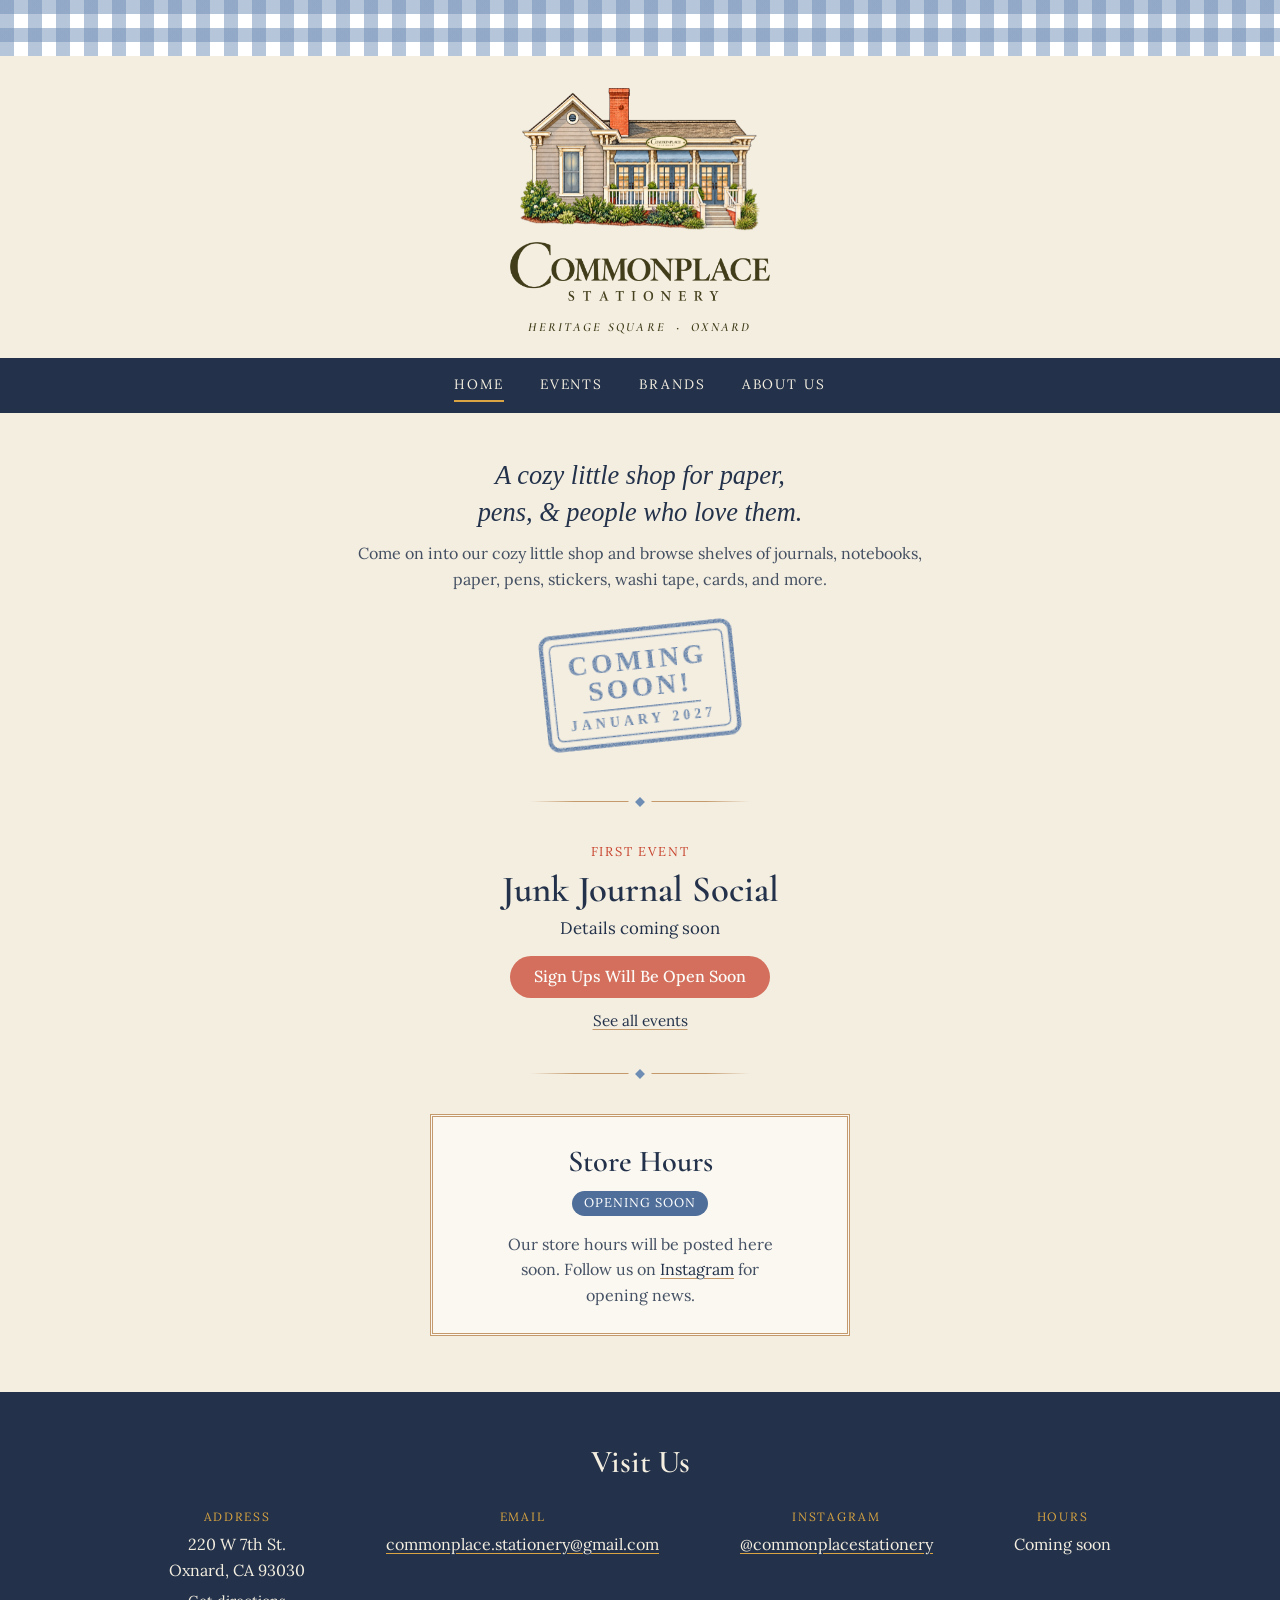
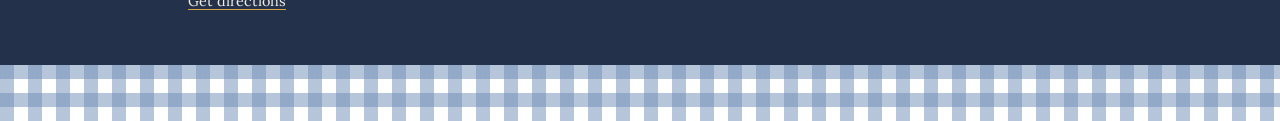
==== commit 4fbbf760: "Update Instagram handle to @commonplacestationery Co-Authored-By: Claude Opus 5.5 <noreply@anthropic" ====
--- a/index.html
+++ b/index.html
@@ -64,7 +64,7 @@
       <p class="open-status is-soon">Opening Soon</p>
       <!-- Hours are hidden until opening. The full weekly table is in git history
            (commit "List store hours one day per line") and js/hours.js. -->
-      <p class="hours-soon">Our store hours will be posted here soon. Follow us on <a href="https://www.instagram.com/commonplace.stationery/" target="_blank" rel="noopener">Instagram</a> for opening news.</p>
+      <p class="hours-soon">Our store hours will be posted here soon. Follow us on <a href="https://www.instagram.com/commonplacestationery/" target="_blank" rel="noopener">Instagram</a> for opening news.</p>
     </section>
   </main>
   <footer class="site-footer" aria-labelledby="visit-title">
@@ -82,7 +82,7 @@
         </div>
         <div class="footer-item">
           <p class="footer-label">Instagram</p>
-          <p><a href="https://www.instagram.com/commonplace.stationery/" target="_blank" rel="noopener">@commonplace.stationery</a></p>
+          <p><a href="https://www.instagram.com/commonplacestationery/" target="_blank" rel="noopener">@commonplacestationery</a></p>
         </div>
         <div class="footer-item">
           <p class="footer-label">Hours</p>
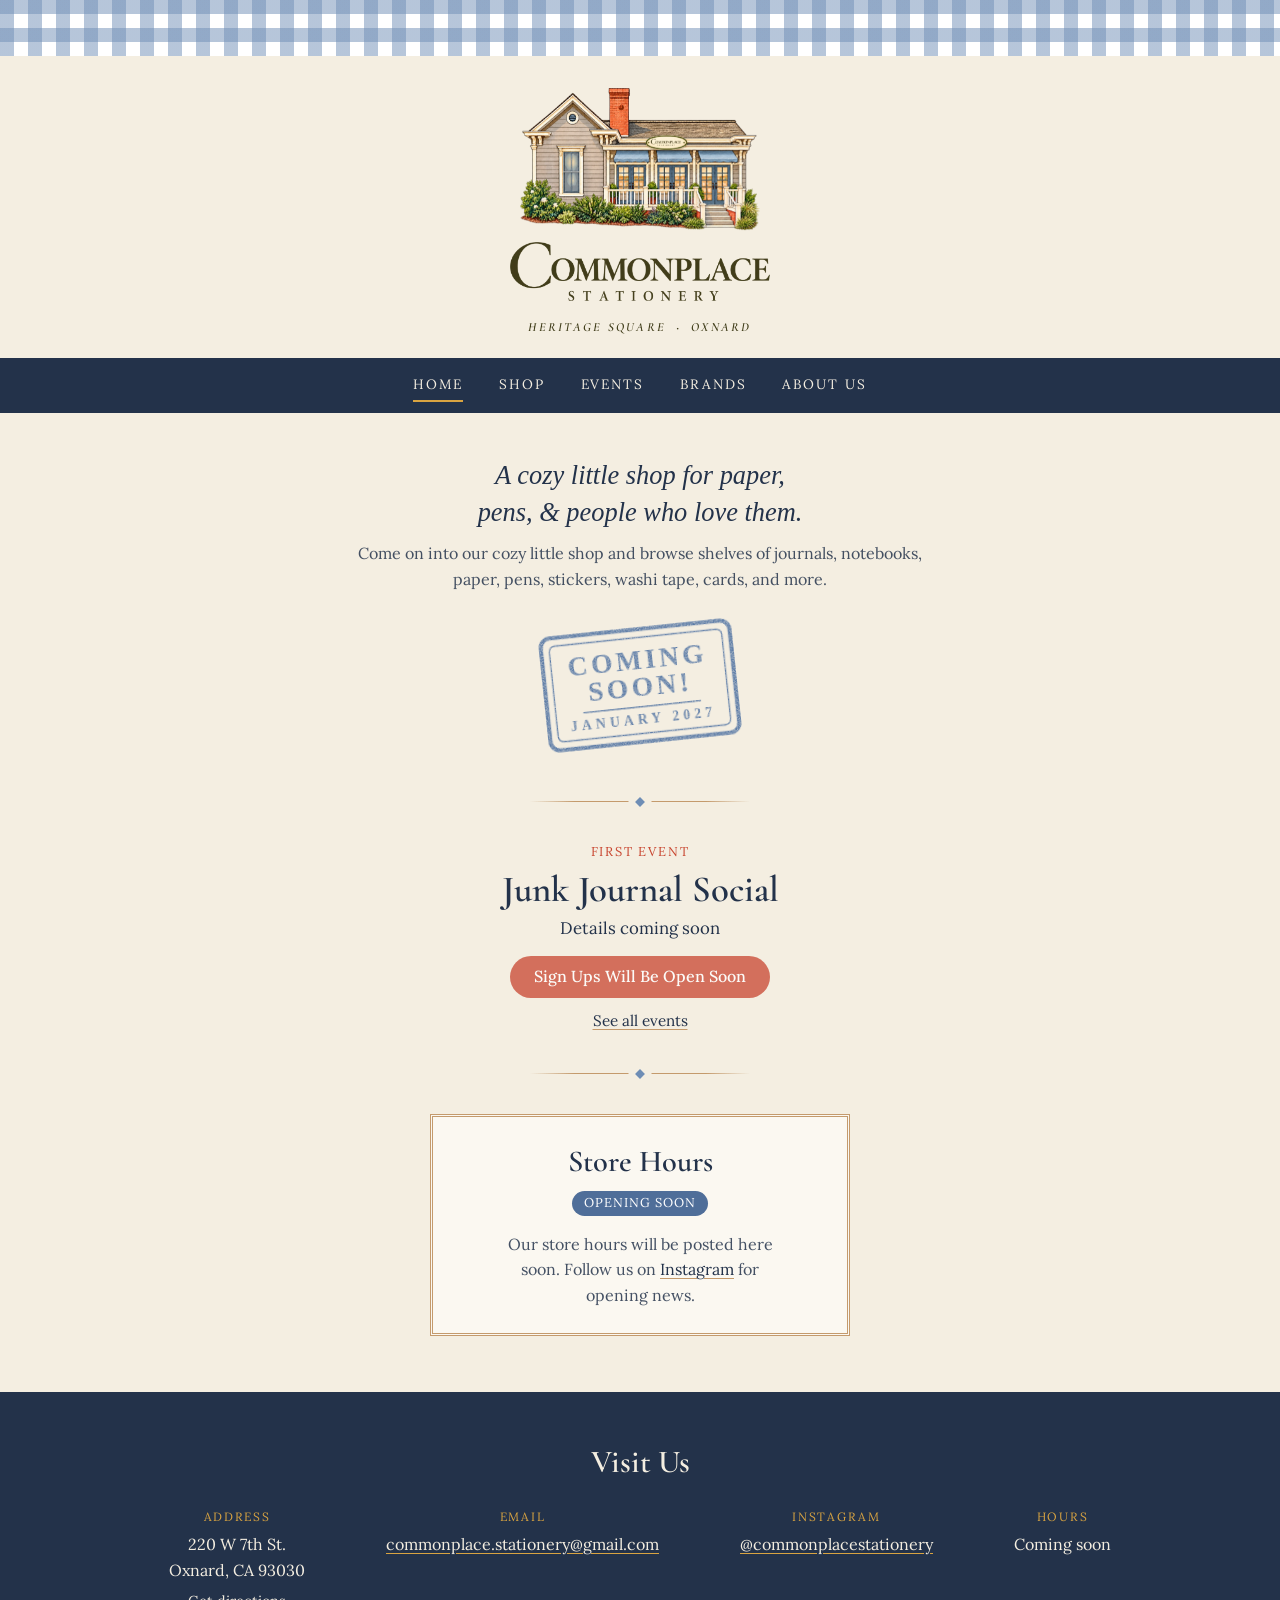
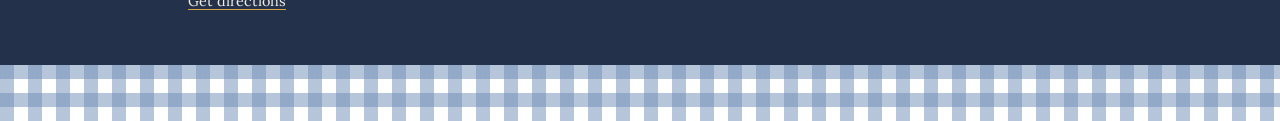
==== commit 4a6e2aa9: "Shop page with items and stock from Square, published to GitHub Pages - shop.html + js/shop.js: brow" ====
--- a/index.html
+++ b/index.html
@@ -35,6 +35,7 @@
   </header>
   <nav class="site-nav" aria-label="Main">
     <a href="index.html" aria-current="page">Home</a>
+    <a href="shop.html">Shop</a>
     <a href="events.html">Events</a>
     <a href="brands.html">Brands</a>
     <a href="about.html">About Us</a>
--- a/css/styles.css
+++ b/css/styles.css
@@ -554,3 +554,69 @@
 @media (max-width: 440px) {
   .locale { font-size: 0.7rem; letter-spacing: 0.16em; }
 }
+
+/* ---------- Shop ---------- */
+.page--wide { max-width: calc(1040px + 2 * max(16px, env(safe-area-inset-left, 0px))); }
+.visually-hidden { position: absolute; width: 1px; height: 1px; overflow: hidden; clip: rect(0 0 0 0); white-space: nowrap; }
+.shop { display: flex; flex-direction: column; gap: 1.25rem; }
+.shop-tools { display: flex; flex-direction: column; align-items: center; gap: 0.9rem; }
+.shop-search { width: min(420px, 100%); }
+.shop-search input {
+  width: 100%;
+  font: 1rem var(--font-body);
+  color: var(--ink-navy);
+  padding: 0.65rem 1rem;
+  border: 1px solid rgb(35 50 74 / 0.3);
+  border-radius: 999px;
+  background: #FBF8F1;
+}
+.shop-search input:focus-visible { outline: 2px solid var(--french-blue); outline-offset: 2px; }
+.shop-filters { display: flex; flex-wrap: wrap; justify-content: center; gap: 0.5rem; }
+.shop-chip {
+  font: 500 0.85rem/1 var(--font-body);
+  letter-spacing: 0.04em;
+  color: var(--ink-navy);
+  padding: 0.5rem 0.9rem;
+  border: 1px solid rgb(35 50 74 / 0.3);
+  border-radius: 999px;
+  background: transparent;
+  cursor: pointer;
+}
+.shop-chip:hover { background: rgb(35 50 74 / 0.06); }
+.shop-chip[aria-pressed="true"] { background: var(--ink-navy); border-color: var(--ink-navy); color: var(--warm-cream); }
+.shop-chip:focus-visible { outline: 3px solid var(--french-blue); outline-offset: 2px; }
+.shop-status { margin: 0; text-align: center; font-style: italic; color: rgb(35 50 74 / 0.8); }
+.shop-grid {
+  display: grid;
+  grid-template-columns: repeat(auto-fill, minmax(200px, 1fr));
+  gap: 1.25rem;
+}
+@media (max-width: 480px) { .shop-grid { grid-template-columns: repeat(2, minmax(0, 1fr)); gap: 0.75rem; } }
+.shop-item {
+  min-width: 0;
+  display: flex;
+  flex-direction: column;
+  border: 3px double var(--natural-oak);
+  background: #FBF8F1;
+}
+.shop-photo { aspect-ratio: 1; max-width: 100%; background: #fff; display: flex; align-items: center; justify-content: center; overflow: hidden; }
+.shop-photo img { width: 100%; height: 100%; object-fit: cover; }
+.shop-photo.is-empty { background: var(--warm-cream); }
+.shop-photo-mark { font-family: var(--font-display); font-weight: 600; font-size: 3.5rem; color: rgb(63 60 25 / 0.35); }
+.shop-body { flex: 1; display: flex; flex-direction: column; gap: 0.3rem; padding: 0.8rem 0.9rem 0.9rem; }
+.shop-cat { margin: 0; font-size: 0.7rem; letter-spacing: 0.12em; text-transform: uppercase; color: var(--tomato-red); }
+.shop-name { margin: 0; font-family: var(--font-display); font-weight: 600; font-size: 1.2rem; line-height: 1.2; overflow-wrap: break-word; hyphens: auto; }
+.shop-desc { margin: 0; font-size: 0.85rem; line-height: 1.45; color: rgb(35 50 74 / 0.8); display: -webkit-box; -webkit-line-clamp: 3; -webkit-box-orient: vertical; overflow: hidden; }
+.shop-foot { margin-top: auto; padding-top: 0.5rem; display: flex; flex-wrap: wrap; align-items: center; justify-content: space-between; gap: 0.4rem; }
+.shop-price { font-weight: 500; font-variant-numeric: tabular-nums; }
+.shop-stock { font-size: 0.72rem; letter-spacing: 0.06em; text-transform: uppercase; padding: 0.2rem 0.55rem; border-radius: 999px; }
+.shop-stock.is-in { background: rgb(110 141 181 / 0.18); color: #3E5A82; }
+.shop-stock.is-few { background: rgb(217 164 65 / 0.25); color: #7A5512; }
+.shop-stock.is-out { background: rgb(35 50 74 / 0.08); color: rgb(35 50 74 / 0.7); }
+.shop-item.is-sold-out .shop-photo { opacity: 0.55; }
+.shop-updated { margin: 0; text-align: center; font-size: 0.85rem; color: rgb(35 50 74 / 0.7); }
+
+/* Five menu links on phones */
+@media (max-width: 440px) {
+  .site-nav { gap: 0.25rem 0.85rem; font-size: 0.72rem; letter-spacing: 0.08em; }
+}
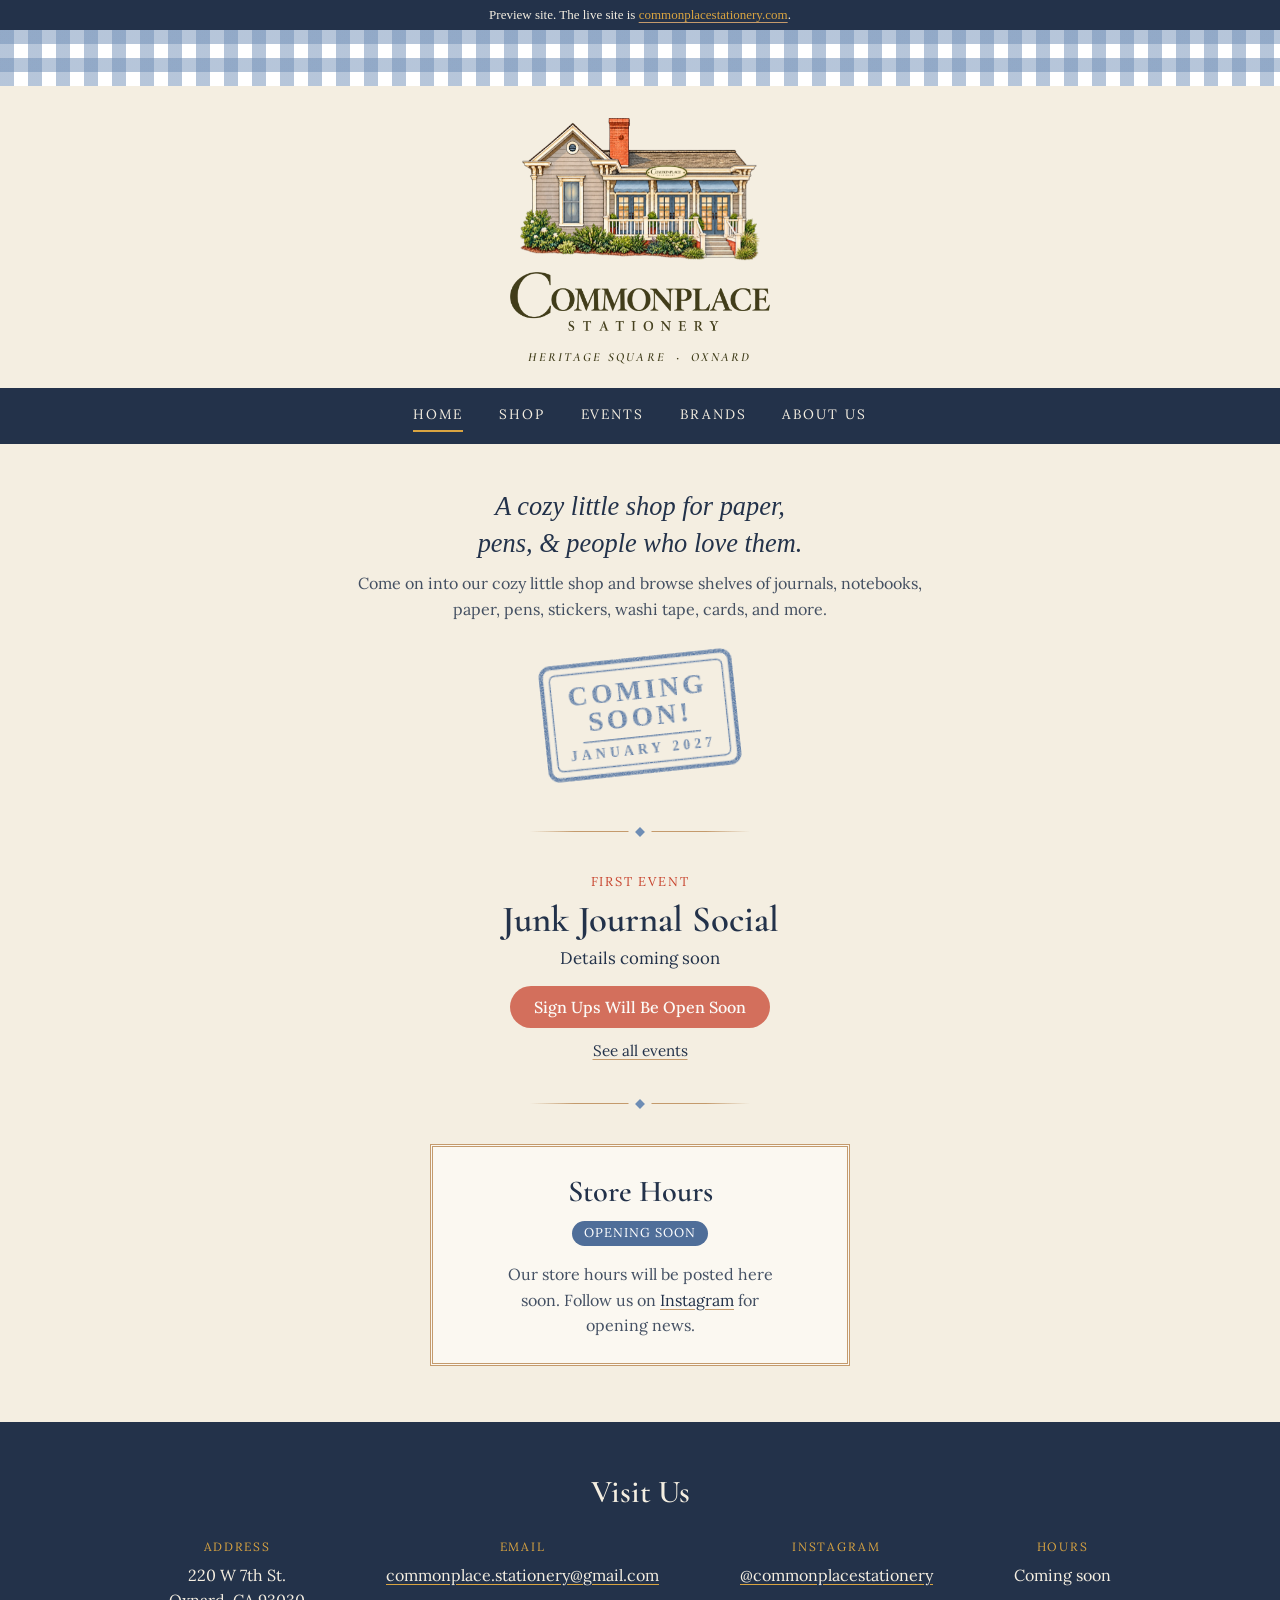
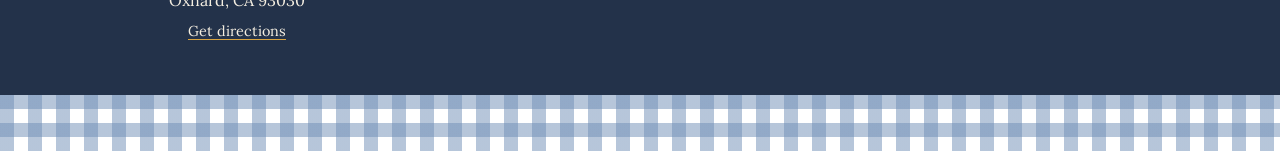
==== commit 66fcb0c2: "Preview site with current Square stock 5fbfd9a54dcfcd5dac43ed9e5c5572d521bbd12e" ====
--- a/index.html
+++ b/index.html
@@ -1,6 +1,7 @@
 <!doctype html>
 <html lang="en">
 <head>
+  <meta name="robots" content="noindex, nofollow">
   <meta charset="utf-8">
   <meta name="viewport" content="width=device-width, initial-scale=1, viewport-fit=cover">
   <meta name="claude:viewport-fit-sides" content="cover">
@@ -26,6 +27,7 @@
   <link rel="stylesheet" href="css/styles.css">
 </head>
 <body>
+  <div style="background:#23324A;color:#F4EEE1;text-align:center;font:500 13px/1.4 Georgia,serif;padding:6px max(16px,env(safe-area-inset-left,0px))">Preview site. The live site is <a href="https://commonplacestationery.com" style="color:#D9A441">commonplacestationery.com</a>.</div>
   <div class="gingham" aria-hidden="true"></div>
   <header class="site-header">
       <img class="storefront" src="assets/img/storefront.webp" width="1522" height="901"
--- a/css/styles.css
+++ b/css/styles.css
@@ -571,7 +571,6 @@
   background: #FBF8F1;
 }
 .shop-search input:focus-visible { outline: 2px solid var(--french-blue); outline-offset: 2px; }
-.shop-filters { display: flex; flex-wrap: wrap; justify-content: center; gap: 0.5rem; }
 .shop-chip {
   font: 500 0.85rem/1 var(--font-body);
   letter-spacing: 0.04em;
@@ -620,3 +619,26 @@
 @media (max-width: 440px) {
   .site-nav { gap: 0.25rem 0.85rem; font-size: 0.72rem; letter-spacing: 0.08em; }
 }
+
+/* Shop submenu: a light band under the main menu */
+.sub-nav {
+  display: flex;
+  justify-content: center;
+  flex-wrap: wrap;
+  gap: 0.25rem 1.6rem;
+  padding-block: 0.6rem;
+  padding-left: max(16px, env(safe-area-inset-left, 0px));
+  padding-right: max(16px, env(safe-area-inset-right, 0px));
+  background: #E9E1CF;
+  border-bottom: 1px solid rgb(196 154 108 / 0.6);
+  font-size: 0.82rem;
+  letter-spacing: 0.06em;
+}
+.sub-nav a { color: var(--ink-navy); text-decoration: none; padding-block: 0.25rem; border-bottom: 2px solid transparent; white-space: nowrap; }
+.sub-nav a:hover { border-bottom-color: var(--natural-oak); }
+.sub-nav a[aria-current="page"] { border-bottom-color: var(--tomato-red); font-weight: 600; }
+/* Phones: one scrollable row instead of many wrapped lines */
+@media (max-width: 700px) {
+  .sub-nav { flex-wrap: nowrap; justify-content: flex-start; overflow-x: auto; gap: 1.2rem; scrollbar-width: none; }
+  .sub-nav::-webkit-scrollbar { display: none; }
+}
